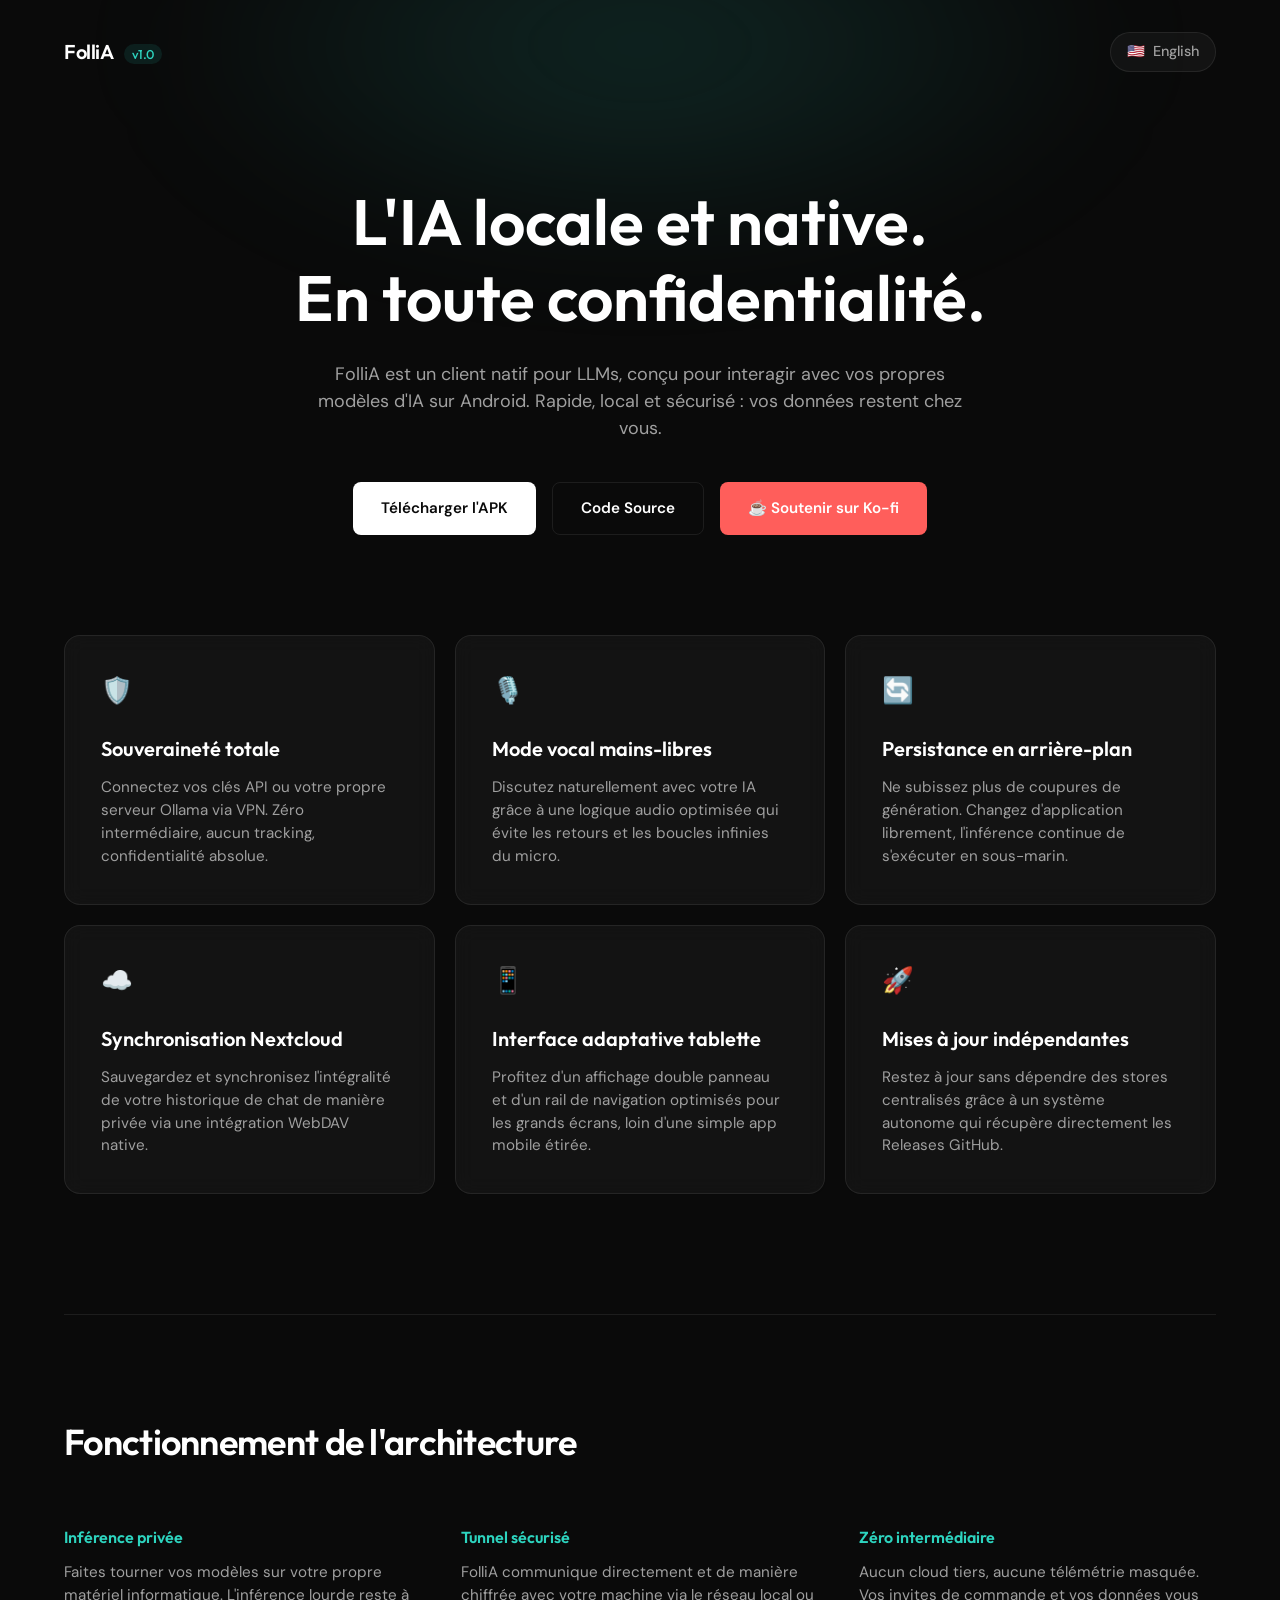
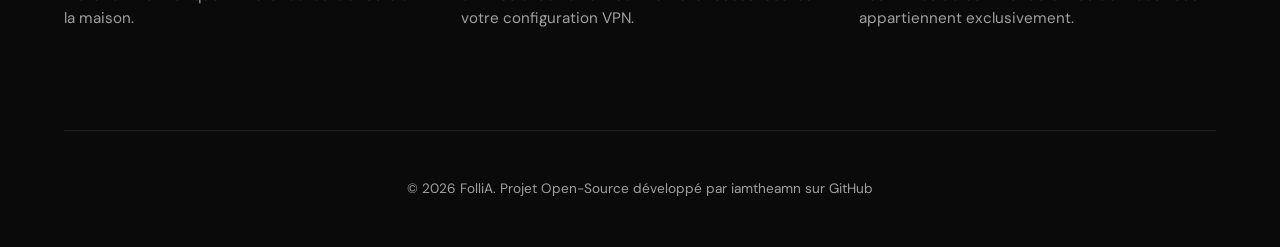
==== index.fr.html @ 92beaea2 "Ajout des fichiers du site" ====
<!DOCTYPE html>
<html lang="fr">
<head>
    <meta charset="UTF-8">
    <meta name="viewport" content="width=device-width, initial-scale=1.0">
    <title>FolliA v1.0 | Votre IA Locale, Privée et Native</title>
    <link rel="stylesheet" href="style.css">
</head>
<body>
    <div class="ambient-glow"></div>

    <div class="container">
        <nav class="navbar">
            <div class="logo">FolliA <span>v1.0</span></div>
            <a href="index.html" class="lang-switch-btn">
                <span>🇺🇸</span> English
            </a>
        </nav>

        <header class="hero">
            <h1>L'IA locale et native.<br>En toute confidentialité.</h1>
            <p>FolliA est un client natif pour LLMs, conçu pour interagir avec vos propres modèles d'IA sur Android. Rapide, local et sécurisé : vos données restent chez vous.</p>
            <div class="hero-actions">
                <a href="https://github.com/iamtheamn/FolliA/releases/download/v1.0/FolliA_v1.0.apk" class="btn btn-primary">Télécharger l'APK</a>
                <a href="https://github.com/iamtheamn/FolliA" class="btn btn-secondary">Code Source</a>
                <a href="https://ko-fi.com/iamtheamn404" class="btn btn-kofi">☕ Soutenir sur Ko-fi</a>
            </div>
        </header>

        <section class="bento-grid">
            <div class="bento-card">
                <div class="card-icon">🛡️</div>
                <h2>Souveraineté totale</h2>
                <p>Connectez vos clés API ou votre propre serveur Ollama via VPN. Zéro intermédiaire, aucun tracking, confidentialité absolue.</p>
            </div>
            <div class="bento-card">
                <div class="card-icon">🎙️</div>
                <h2>Mode vocal mains-libres</h2>
                <p>Discutez naturellement avec votre IA grâce à une logique audio optimisée qui évite les retours et les boucles infinies du micro.</p>
            </div>
            <div class="bento-card">
                <div class="card-icon">🔄</div>
                <h2>Persistance en arrière-plan</h2>
                <p>Ne subissez plus de coupures de génération. Changez d'application librement, l'inférence continue de s'exécuter en sous-marin.</p>
            </div>
            <div class="bento-card">
                <div class="card-icon">☁️</div>
                <h2>Synchronisation Nextcloud</h2>
                <p>Sauvegardez et synchronisez l'intégralité de votre historique de chat de manière privée via une intégration WebDAV native.</p>
            </div>
            <div class="bento-card">
                <div class="card-icon">📱</div>
                <h2>Interface adaptative tablette</h2>
                <p>Profitez d'un affichage double panneau et d'un rail de navigation optimisés pour les grands écrans, loin d'une simple app mobile étirée.</p>
            </div>
            <div class="bento-card">
                <div class="card-icon">🚀</div>
                <h2>Mises à jour indépendantes</h2>
                <p>Restez à jour sans dépendre des stores centralisés grâce à un système autonome qui récupère directement les Releases GitHub.</p>
            </div>
        </section>

        <section class="architecture">
            <h2>Fonctionnement de l'architecture</h2>
            <div class="arch-grid">
                <div class="arch-step">
                    <h3>Inférence privée</h3>
                    <p>Faites tourner vos modèles sur votre propre matériel informatique. L'inférence lourde reste à la maison.</p>
                </div>
                <div class="arch-step">
                    <h3>Tunnel sécurisé</h3>
                    <p>FolliA communique directement et de manière chiffrée avec votre machine via le réseau local ou votre configuration VPN.</p>
                </div>
                <div class="arch-step">
                    <h3>Zéro intermédiaire</h3>
                    <p>Aucun cloud tiers, aucune télémétrie masquée. Vos invites de commande et vos données vous appartiennent exclusivement.</p>
                </div>
            </div>
        </section>

        <footer>
            <div class="footer-content">
                <p>© 2026 FolliA. Projet Open-Source développé par iamtheamn sur GitHub</p>
            </div>
        </footer>
    </div>
</body>
</html>
---- style.css ----
/* --- Variables & Reset --- */
@import url('https://fonts.googleapis.com/css2?family=DM+Sans:wght@400;500;700&family=Outfit:wght@500;600;700&display=swap');

:root {
    --bg-main: #0a0a0a;
    --bg-card: rgba(25, 25, 25, 0.6);
    --border-color: rgba(255, 255, 255, 0.08);
    --text-primary: #ffffff;
    --text-secondary: #a0a0a0;
    --primary-teal: #2dd4bf;
    --cyan-icons: #00ffff;
}

* {
    margin: 0;
    padding: 0;
    box-sizing: border-box;
}

body {
    background-color: var(--bg-main);
    color: var(--text-primary);
    font-family: 'DM Sans', -apple-system, BlinkMacSystemFont, sans-serif;
    line-height: 1.5;
    -webkit-font-smoothing: antialiased;
}

h1, h2, h3, .logo {
    font-family: 'Outfit', sans-serif;
}

/* --- Ambient Glow --- */
.ambient-glow {
    position: absolute;
    top: -20vh;
    left: 50%;
    transform: translateX(-50%);
    width: 80vw;
    height: 50vh;
    background: radial-gradient(ellipse at center, rgba(45, 212, 191, 0.15) 0%, rgba(10, 10, 10, 0) 70%);
    filter: blur(60px);
    z-index: -1;
    pointer-events: none;
}

/* --- Layout --- */
.container {
    max-width: 1200px;
    margin: 0 auto;
    padding: 0 24px;
}

/* --- Navbar --- */
.navbar {
    display: flex;
    justify-content: space-between;
    align-items: center;
    padding: 32px 0;
}

.logo {
    font-size: 1.25rem;
    font-weight: 600;
    letter-spacing: -0.5px;
}

.logo span {
    font-size: 0.8rem;
    color: var(--primary-teal);
    background: rgba(45, 212, 191, 0.1);
    padding: 2px 8px;
    border-radius: 12px;
    margin-left: 8px;
    font-weight: 500;
}

.lang-switch-btn {
    display: flex;
    align-items: center;
    gap: 8px;
    color: var(--text-secondary);
    text-decoration: none;
    font-size: 0.9rem;
    font-weight: 500;
    background: var(--bg-card);
    padding: 8px 16px;
    border-radius: 20px;
    border: 1px solid var(--border-color);
    transition: all 0.2s ease;
}

.lang-switch-btn:hover {
    color: var(--text-primary);
    border-color: rgba(255, 255, 255, 0.2);
    background: rgba(255, 255, 255, 0.05);
}

/* --- Hero Section --- */
.hero {
    text-align: center;
    padding: 80px 0 100px;
}

.hero h1 {
    font-size: clamp(2.5rem, 5vw, 4rem);
    font-weight: 600;
    line-height: 1.2;
    margin-bottom: 24px;
}

.hero p {
    font-size: 1.125rem;
    color: var(--text-secondary);
    max-width: 650px;
    margin: 0 auto 40px;
}

.hero-actions {
    display: flex;
    justify-content: center;
    gap: 16px;
    flex-wrap: wrap;
}

.btn {
    padding: 14px 28px;
    border-radius: 8px;
    font-size: 0.95rem;
    font-weight: 600;
    text-decoration: none;
    transition: all 0.2s ease;
    display: inline-flex;
    align-items: center;
    gap: 8px;
}

.btn-primary {
    background-color: var(--text-primary);
    color: var(--bg-main);
}

.btn-primary:hover {
    background-color: #e0e0e0;
}

.btn-secondary {
    background-color: transparent;
    color: var(--text-primary);
    border: 1px solid var(--border-color);
}

.btn-secondary:hover {
    background-color: rgba(255, 255, 255, 0.05);
    border-color: rgba(255, 255, 255, 0.2);
}

.btn-kofi {
    background-color: #FF5E5B;
    color: #ffffff;
}

.btn-kofi:hover {
    background-color: #ff4744;
}

/* --- Bento Grid --- */
.bento-grid {
    display: grid;
    grid-template-columns: repeat(auto-fit, minmax(320px, 1fr));
    gap: 20px;
    margin-bottom: 120px;
}

.bento-card {
    background-color: var(--bg-card);
    border: 1px solid var(--border-color);
    border-radius: 16px;
    padding: 36px;
    backdrop-filter: blur(10px);
    -webkit-backdrop-filter: blur(10px);
    transition: transform 0.2s, border-color 0.2s;
}

.bento-card:hover {
    border-color: rgba(45, 212, 191, 0.3);
    transform: translateY(-2px);
}

.card-icon {
    font-size: 1.6rem;
    margin-bottom: 24px;
}

.bento-card h2 {
    font-size: 1.25rem;
    font-weight: 600;
    margin-bottom: 12px;
}

.bento-card p {
    font-size: 0.95rem;
    color: var(--text-secondary);
}

/* --- Architecture Section --- */
.architecture {
    border-top: 1px solid var(--border-color);
    padding: 100px 0;
}

.architecture h2 {
    font-size: 2.25rem;
    font-weight: 600;
    letter-spacing: -0.7px;
    margin-bottom: 56px;
}

.arch-grid {
    display: grid;
    grid-template-columns: repeat(auto-fit, minmax(280px, 1fr));
    gap: 40px;
}

.arch-step h3 {
    font-size: 1rem;
    font-weight: 600;
    margin-bottom: 12px;
    color: var(--primary-teal);
}

.arch-step p {
    font-size: 0.95rem;
    color: var(--text-secondary);
}

/* --- Footer --- */
footer {
    border-top: 1px solid var(--border-color);
    padding: 48px 0;
    text-align: center;
}

.footer-content p {
    font-size: 0.85rem;
    color: var(--text-secondary);
}
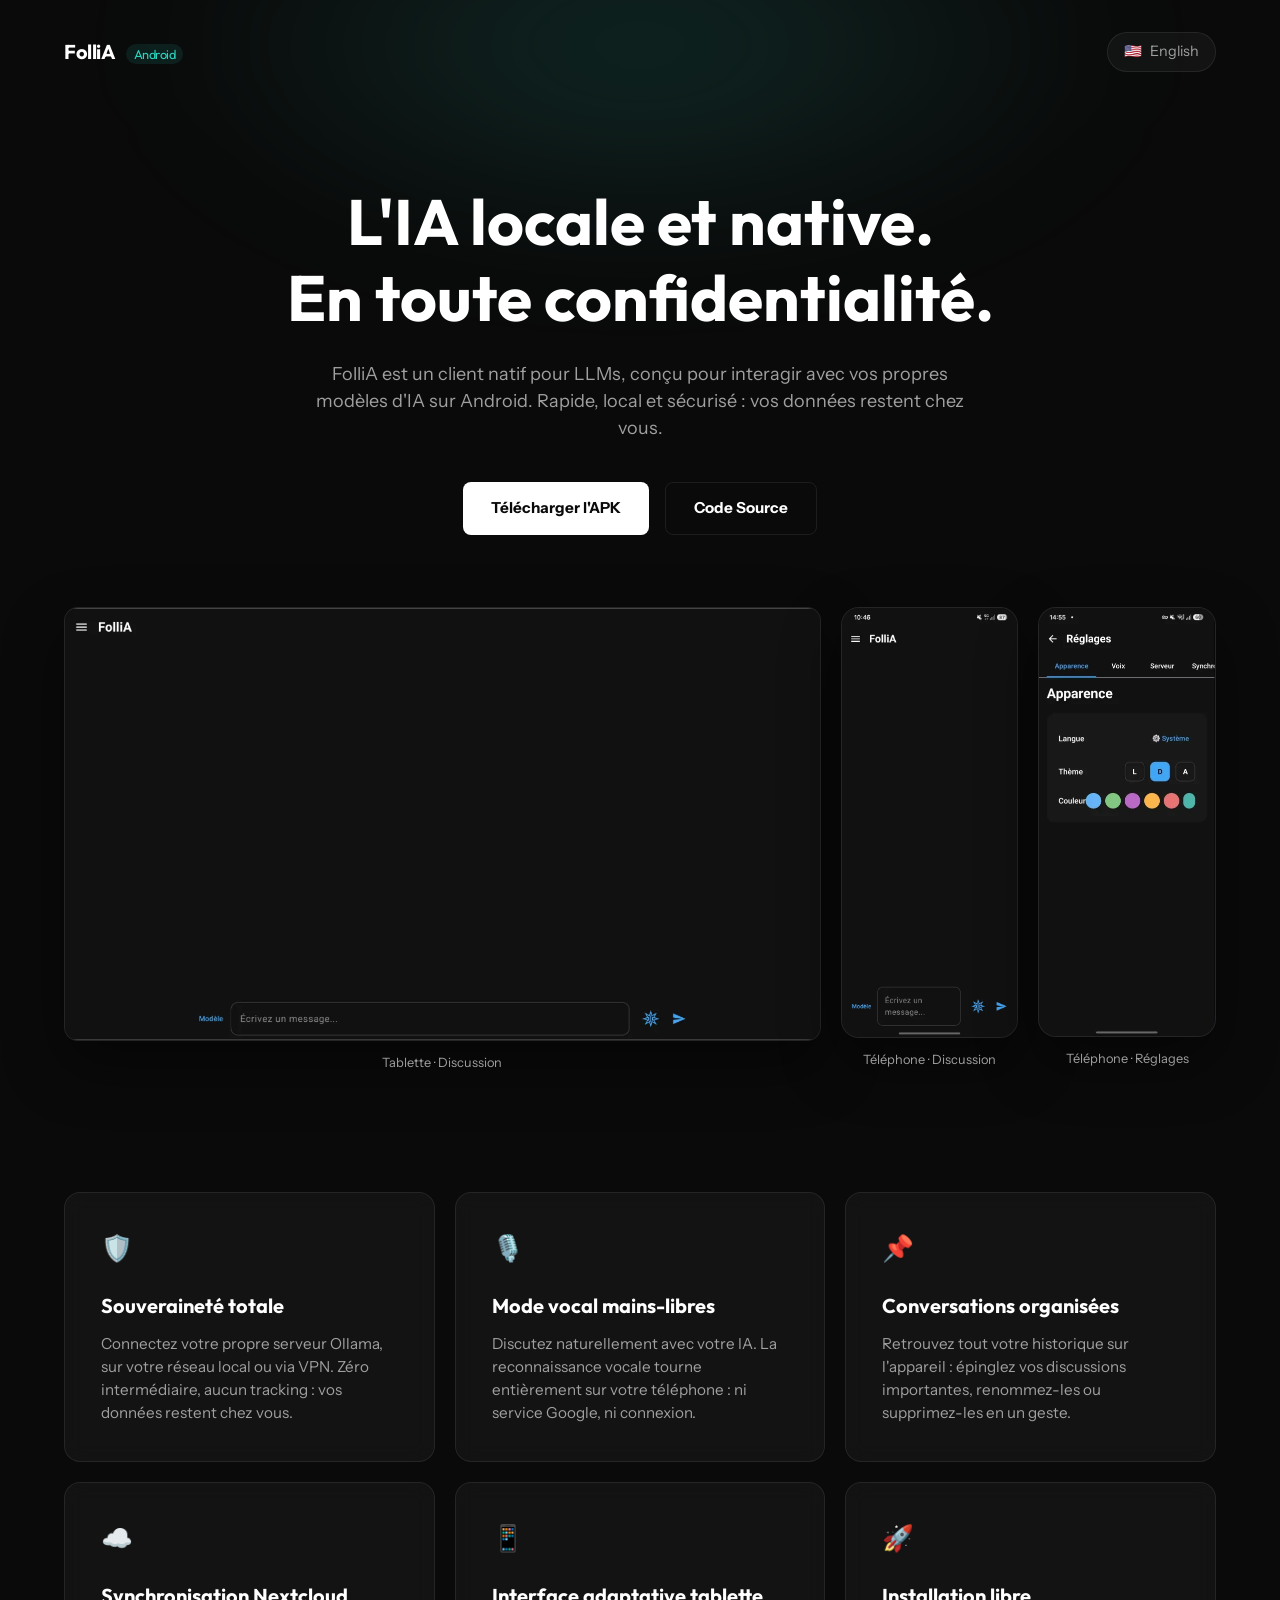
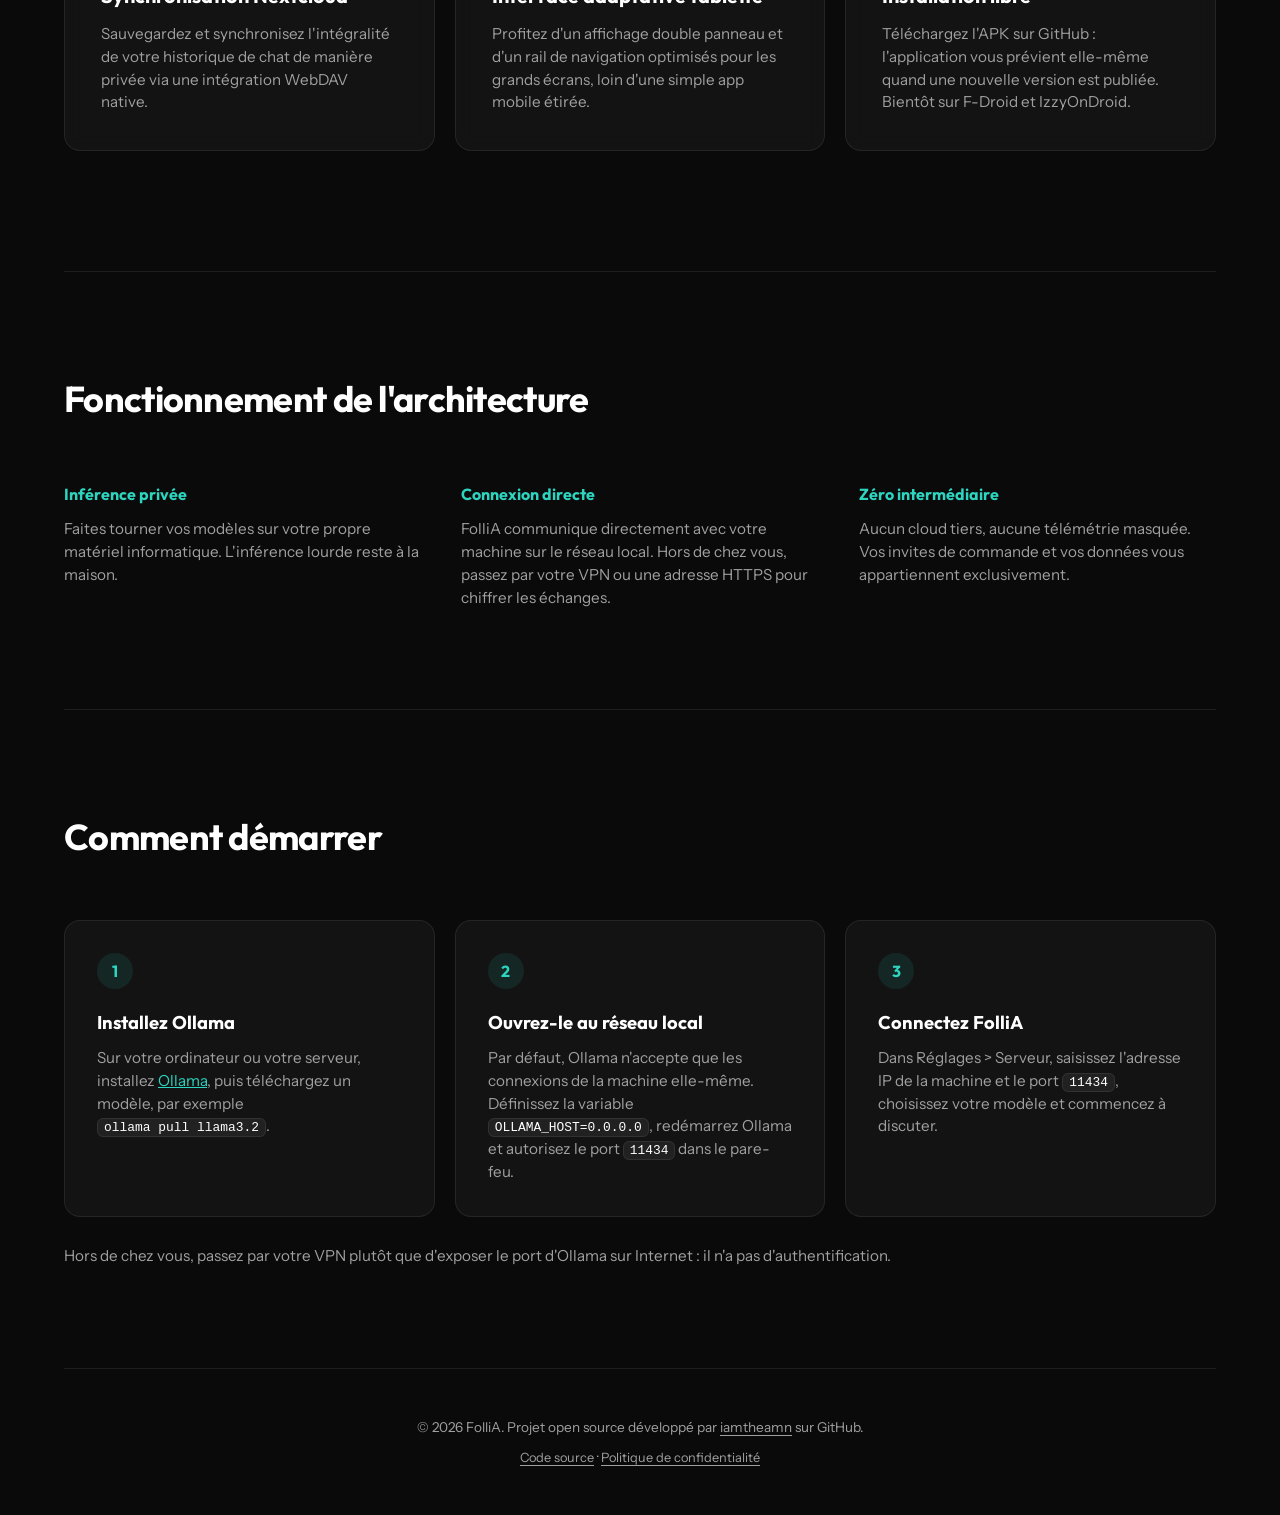
==== commit 8a49fb18: "Politique de confidentialité, captures, polices locales, section Comment démarrer" ====
--- a/index.fr.html
+++ b/index.fr.html
@@ -3,15 +3,36 @@
 <head>
     <meta charset="UTF-8">
     <meta name="viewport" content="width=device-width, initial-scale=1.0">
-    <title>FolliA v1.0 | Votre IA Locale, Privée et Native</title>
+    <title>FolliA | Votre IA locale, privée et native sur Android</title>
+    <meta name="description" content="FolliA est un client Android open source pour discuter avec vos propres modèles Ollama, sur votre réseau local ou via VPN. Aucun cloud tiers, aucun tracking.">
+    <link rel="canonical" href="https://iamtheamn.github.io/FolliA-website/index.fr.html">
+    <link rel="alternate" hreflang="fr" href="https://iamtheamn.github.io/FolliA-website/index.fr.html">
+    <link rel="alternate" hreflang="en" href="https://iamtheamn.github.io/FolliA-website/">
+    <link rel="alternate" hreflang="x-default" href="https://iamtheamn.github.io/FolliA-website/">
+    <meta property="og:type" content="website">
+    <meta property="og:site_name" content="FolliA">
+    <meta property="og:title" content="FolliA | Votre IA locale, privée et native sur Android">
+    <meta property="og:description" content="FolliA est un client Android open source pour discuter avec vos propres modèles Ollama, sur votre réseau local ou via VPN. Aucun cloud tiers, aucun tracking.">
+    <meta property="og:url" content="https://iamtheamn.github.io/FolliA-website/index.fr.html">
+    <meta property="og:image" content="https://iamtheamn.github.io/FolliA-website/images/og-fr.jpg">
+    <meta property="og:image:width" content="1200">
+    <meta property="og:image:height" content="630">
+    <meta property="og:locale" content="fr_FR">
+    <meta property="og:locale:alternate" content="en_US">
+    <meta name="twitter:card" content="summary_large_image">
+    <meta name="theme-color" content="#0a0a0a">
+    <link rel="preload" href="fonts/instrument-sans-400.woff" as="font" type="font/woff" crossorigin>
     <link rel="stylesheet" href="style.css">
+    <link rel="icon" type="image/png" sizes="192x192" href="favicon.png">
+    <link rel="icon" type="image/png" sizes="32x32" href="favicon-32.png">
+    <link rel="apple-touch-icon" href="apple-touch-icon.png">
 </head>
 <body>
     <div class="ambient-glow"></div>
 
     <div class="container">
         <nav class="navbar">
-            <div class="logo">FolliA <span>v1.0</span></div>
+            <div class="logo">FolliA <span>Android</span></div>
             <a href="index.html" class="lang-switch-btn">
                 <span>🇺🇸</span> English
             </a>
@@ -21,27 +42,41 @@
             <h1>L'IA locale et native.<br>En toute confidentialité.</h1>
             <p>FolliA est un client natif pour LLMs, conçu pour interagir avec vos propres modèles d'IA sur Android. Rapide, local et sécurisé : vos données restent chez vous.</p>
             <div class="hero-actions">
-                <a href="https://github.com/iamtheamn/FolliA/releases/download/v1.0/FolliA_v1.0.apk" class="btn btn-primary">Télécharger l'APK</a>
+                <a href="https://github.com/iamtheamn/FolliA/releases/latest" class="btn btn-primary">Télécharger l'APK</a>
                 <a href="https://github.com/iamtheamn/FolliA" class="btn btn-secondary">Code Source</a>
-                <a href="https://ko-fi.com/iamtheamn404" class="btn btn-kofi">☕ Soutenir sur Ko-fi</a>
             </div>
         </header>
+
+        <section class="screens" aria-label="Aperçu de l'application">
+            <figure class="screen screen-tablet">
+                <img src="images/screen-chat-tablet.webp" width="1363" height="780" alt="Écran de discussion sur tablette" loading="lazy" decoding="async">
+                <figcaption>Tablette · Discussion</figcaption>
+            </figure>
+            <figure class="screen screen-phone">
+                <img src="images/screen-chat-phone.webp" width="540" height="1320" alt="Écran de discussion sur téléphone" loading="lazy" decoding="async">
+                <figcaption>Téléphone · Discussion</figcaption>
+            </figure>
+            <figure class="screen screen-phone">
+                <img src="images/screen-settings-phone.webp" width="351" height="856" alt="Réglages sur téléphone" loading="lazy" decoding="async">
+                <figcaption>Téléphone · Réglages</figcaption>
+            </figure>
+        </section>
 
         <section class="bento-grid">
             <div class="bento-card">
                 <div class="card-icon">🛡️</div>
                 <h2>Souveraineté totale</h2>
-                <p>Connectez vos clés API ou votre propre serveur Ollama via VPN. Zéro intermédiaire, aucun tracking, confidentialité absolue.</p>
+                <p>Connectez votre propre serveur Ollama, sur votre réseau local ou via VPN. Zéro intermédiaire, aucun tracking : vos données restent chez vous.</p>
             </div>
             <div class="bento-card">
                 <div class="card-icon">🎙️</div>
                 <h2>Mode vocal mains-libres</h2>
-                <p>Discutez naturellement avec votre IA grâce à une logique audio optimisée qui évite les retours et les boucles infinies du micro.</p>
+                <p>Discutez naturellement avec votre IA. La reconnaissance vocale tourne entièrement sur votre téléphone : ni service Google, ni connexion.</p>
             </div>
             <div class="bento-card">
-                <div class="card-icon">🔄</div>
-                <h2>Persistance en arrière-plan</h2>
-                <p>Ne subissez plus de coupures de génération. Changez d'application librement, l'inférence continue de s'exécuter en sous-marin.</p>
+                <div class="card-icon">📌</div>
+                <h2>Conversations organisées</h2>
+                <p>Retrouvez tout votre historique sur l'appareil : épinglez vos discussions importantes, renommez-les ou supprimez-les en un geste.</p>
             </div>
             <div class="bento-card">
                 <div class="card-icon">☁️</div>
@@ -55,8 +90,8 @@
             </div>
             <div class="bento-card">
                 <div class="card-icon">🚀</div>
-                <h2>Mises à jour indépendantes</h2>
-                <p>Restez à jour sans dépendre des stores centralisés grâce à un système autonome qui récupère directement les Releases GitHub.</p>
+                <h2>Installation libre</h2>
+                <p>Téléchargez l'APK sur GitHub : l'application vous prévient elle-même quand une nouvelle version est publiée. Bientôt sur F-Droid et IzzyOnDroid.</p>
             </div>
         </section>
 
@@ -68,8 +103,8 @@
                     <p>Faites tourner vos modèles sur votre propre matériel informatique. L'inférence lourde reste à la maison.</p>
                 </div>
                 <div class="arch-step">
-                    <h3>Tunnel sécurisé</h3>
-                    <p>FolliA communique directement et de manière chiffrée avec votre machine via le réseau local ou votre configuration VPN.</p>
+                    <h3>Connexion directe</h3>
+                    <p>FolliA communique directement avec votre machine sur le réseau local. Hors de chez vous, passez par votre VPN ou une adresse HTTPS pour chiffrer les échanges.</p>
                 </div>
                 <div class="arch-step">
                     <h3>Zéro intermédiaire</h3>
@@ -78,11 +113,34 @@
             </div>
         </section>
 
+        <section class="start" id="demarrer">
+            <h2>Comment démarrer</h2>
+            <ol class="steps">
+                <li class="step">
+                    <span class="step-num">1</span>
+                    <h3>Installez Ollama</h3>
+                    <p>Sur votre ordinateur ou votre serveur, installez <a href="https://ollama.com/download">Ollama</a>, puis téléchargez un modèle, par exemple <code>ollama pull llama3.2</code>.</p>
+                </li>
+                <li class="step">
+                    <span class="step-num">2</span>
+                    <h3>Ouvrez-le au réseau local</h3>
+                    <p>Par défaut, Ollama n'accepte que les connexions de la machine elle-même. Définissez la variable <code>OLLAMA_HOST=0.0.0.0</code>, redémarrez Ollama et autorisez le port <code>11434</code> dans le pare-feu.</p>
+                </li>
+                <li class="step">
+                    <span class="step-num">3</span>
+                    <h3>Connectez FolliA</h3>
+                    <p>Dans Réglages &gt; Serveur, saisissez l'adresse IP de la machine et le port <code>11434</code>, choisissez votre modèle et commencez à discuter.</p>
+                </li>
+            </ol>
+            <p class="start-note">Hors de chez vous, passez par votre VPN plutôt que d'exposer le port d'Ollama sur Internet : il n'a pas d'authentification.</p>
+        </section>
+
         <footer>
             <div class="footer-content">
-                <p>© 2026 FolliA. Projet Open-Source développé par iamtheamn sur GitHub</p>
+                <p>© 2026 FolliA. Projet open source développé par <a href="https://github.com/iamtheamn">iamtheamn</a> sur GitHub.</p>
+                <p class="footer-links"><a href="https://github.com/iamtheamn/FolliA">Code source</a> · <a href="privacy.fr.html">Politique de confidentialité</a></p>
             </div>
         </footer>
     </div>
 </body>
-</html>+</html>
--- a/style.css
+++ b/style.css
@@ -1,5 +1,9 @@
 /* --- Variables & Reset --- */
-@import url('https://fonts.googleapis.com/css2?family=DM+Sans:wght@400;500;700&family=Outfit:wght@500;600;700&display=swap');
+/* Polices hébergées avec le site (aucune requête vers un service tiers). Licence : fonts/OFL-*.txt */
+@font-face { font-family: 'Instrument Sans'; src: url('fonts/instrument-sans-400.woff') format('woff'); font-weight: 400; font-style: normal; font-display: swap; }
+@font-face { font-family: 'Instrument Sans'; src: url('fonts/instrument-sans-700.woff') format('woff'); font-weight: 700; font-style: normal; font-display: swap; }
+@font-face { font-family: 'Outfit'; src: url('fonts/outfit-400.woff') format('woff'); font-weight: 400; font-style: normal; font-display: swap; }
+@font-face { font-family: 'Outfit'; src: url('fonts/outfit-700.woff') format('woff'); font-weight: 700; font-style: normal; font-display: swap; }
 
 :root {
     --bg-main: #0a0a0a;
@@ -20,13 +24,14 @@
 body {
     background-color: var(--bg-main);
     color: var(--text-primary);
-    font-family: 'DM Sans', -apple-system, BlinkMacSystemFont, sans-serif;
+    font-family: 'Instrument Sans', -apple-system, BlinkMacSystemFont, 'Segoe UI', sans-serif;
     line-height: 1.5;
     -webkit-font-smoothing: antialiased;
 }
 
 h1, h2, h3, .logo {
     font-family: 'Outfit', sans-serif;
+    font-weight: 700;
 }
 
 /* --- Ambient Glow --- */
@@ -98,7 +103,7 @@
 /* --- Hero Section --- */
 .hero {
     text-align: center;
-    padding: 80px 0 100px;
+    padding: 80px 0 72px;
 }
 
 .hero h1 {
@@ -152,15 +157,6 @@
 .btn-secondary:hover {
     background-color: rgba(255, 255, 255, 0.05);
     border-color: rgba(255, 255, 255, 0.2);
-}
-
-.btn-kofi {
-    background-color: #FF5E5B;
-    color: #ffffff;
-}
-
-.btn-kofi:hover {
-    background-color: #ff4744;
 }
 
 /* --- Bento Grid --- */
@@ -243,4 +239,204 @@
 .footer-content p {
     font-size: 0.85rem;
     color: var(--text-secondary);
-}+}
+
+.footer-links {
+    margin-top: 10px;
+}
+
+.footer-links a {
+    color: var(--text-secondary);
+    font-size: 0.8rem;
+    text-decoration: underline;
+    text-underline-offset: 3px;
+}
+
+.footer-links a:hover {
+    color: var(--text-primary);
+}
+
+/* --- Pages légales --- */
+.logo-link {
+    color: var(--text-primary);
+    text-decoration: none;
+}
+
+.legal {
+    max-width: 760px;
+    margin: 0 auto;
+    padding: 40px 0 100px;
+}
+
+.legal h1 {
+    font-size: clamp(2rem, 4vw, 2.75rem);
+    font-weight: 600;
+    line-height: 1.2;
+    margin-bottom: 12px;
+}
+
+.legal-meta {
+    font-size: 0.85rem;
+    margin-bottom: 16px;
+}
+
+.legal h2 {
+    font-size: 1.25rem;
+    font-weight: 600;
+    color: var(--primary-teal);
+    margin: 44px 0 12px;
+}
+
+.legal p,
+.legal li {
+    font-size: 0.98rem;
+    line-height: 1.7;
+    color: var(--text-secondary);
+}
+
+.legal p + p,
+.legal ul + p {
+    margin-top: 12px;
+}
+
+.legal ul {
+    margin: 12px 0 0;
+    padding-left: 22px;
+}
+
+.legal li + li {
+    margin-top: 10px;
+}
+
+.legal strong {
+    color: var(--text-primary);
+    font-weight: 500;
+}
+
+.legal a {
+    color: var(--primary-teal);
+    overflow-wrap: anywhere;
+}
+
+
+/* --- Captures d'écran --- */
+.screens {
+    display: grid;
+    /* proportions des captures : les trois images ont la même hauteur */
+    grid-template-columns: 1.746fr 0.41fr 0.41fr;
+    gap: 20px;
+    align-items: start;
+    margin-bottom: 120px;
+}
+
+.screen img {
+    display: block;
+    width: 100%;
+    height: auto;
+    border-radius: 14px;
+    border: 1px solid var(--border-color);
+    background: #121212;
+    box-shadow: 0 24px 60px rgba(0, 0, 0, 0.45);
+}
+
+.screen-phone img {
+    border-radius: 18px;
+}
+
+.screen figcaption {
+    margin-top: 12px;
+    font-size: 0.8rem;
+    color: var(--text-secondary);
+    text-align: center;
+}
+
+@media (max-width: 760px) {
+    .screens {
+        grid-template-columns: 1fr 1fr;
+        gap: 16px;
+        margin-bottom: 80px;
+    }
+    .screen-tablet {
+        grid-column: 1 / -1;
+    }
+}
+
+.footer-content p a {
+    color: inherit;
+    text-decoration: underline;
+    text-underline-offset: 3px;
+}
+
+.footer-content p a:hover {
+    color: var(--text-primary);
+}
+
+/* --- Comment démarrer --- */
+.start {
+    border-top: 1px solid var(--border-color);
+    padding: 100px 0;
+}
+
+.start h2 {
+    font-size: 2.25rem;
+    letter-spacing: -0.7px;
+    margin-bottom: 56px;
+}
+
+.steps {
+    list-style: none;
+    display: grid;
+    grid-template-columns: repeat(auto-fit, minmax(280px, 1fr));
+    gap: 20px;
+}
+
+.step {
+    background-color: var(--bg-card);
+    border: 1px solid var(--border-color);
+    border-radius: 16px;
+    padding: 32px;
+}
+
+.step-num {
+    display: inline-flex;
+    align-items: center;
+    justify-content: center;
+    width: 36px;
+    height: 36px;
+    border-radius: 50%;
+    background: rgba(45, 212, 191, 0.1);
+    color: var(--primary-teal);
+    font-family: 'Outfit', sans-serif;
+    font-weight: 700;
+    margin-bottom: 20px;
+}
+
+.step h3 {
+    font-size: 1.15rem;
+    margin-bottom: 10px;
+}
+
+.step p,
+.start-note {
+    font-size: 0.95rem;
+    color: var(--text-secondary);
+}
+
+.step a {
+    color: var(--primary-teal);
+}
+
+.step code {
+    font-family: ui-monospace, SFMono-Regular, Menlo, Consolas, monospace;
+    font-size: 0.85em;
+    color: var(--text-primary);
+    background: rgba(255, 255, 255, 0.06);
+    border: 1px solid var(--border-color);
+    border-radius: 6px;
+    padding: 1px 6px;
+    white-space: nowrap;
+}
+
+.start-note {
+    margin-top: 28px;
+}
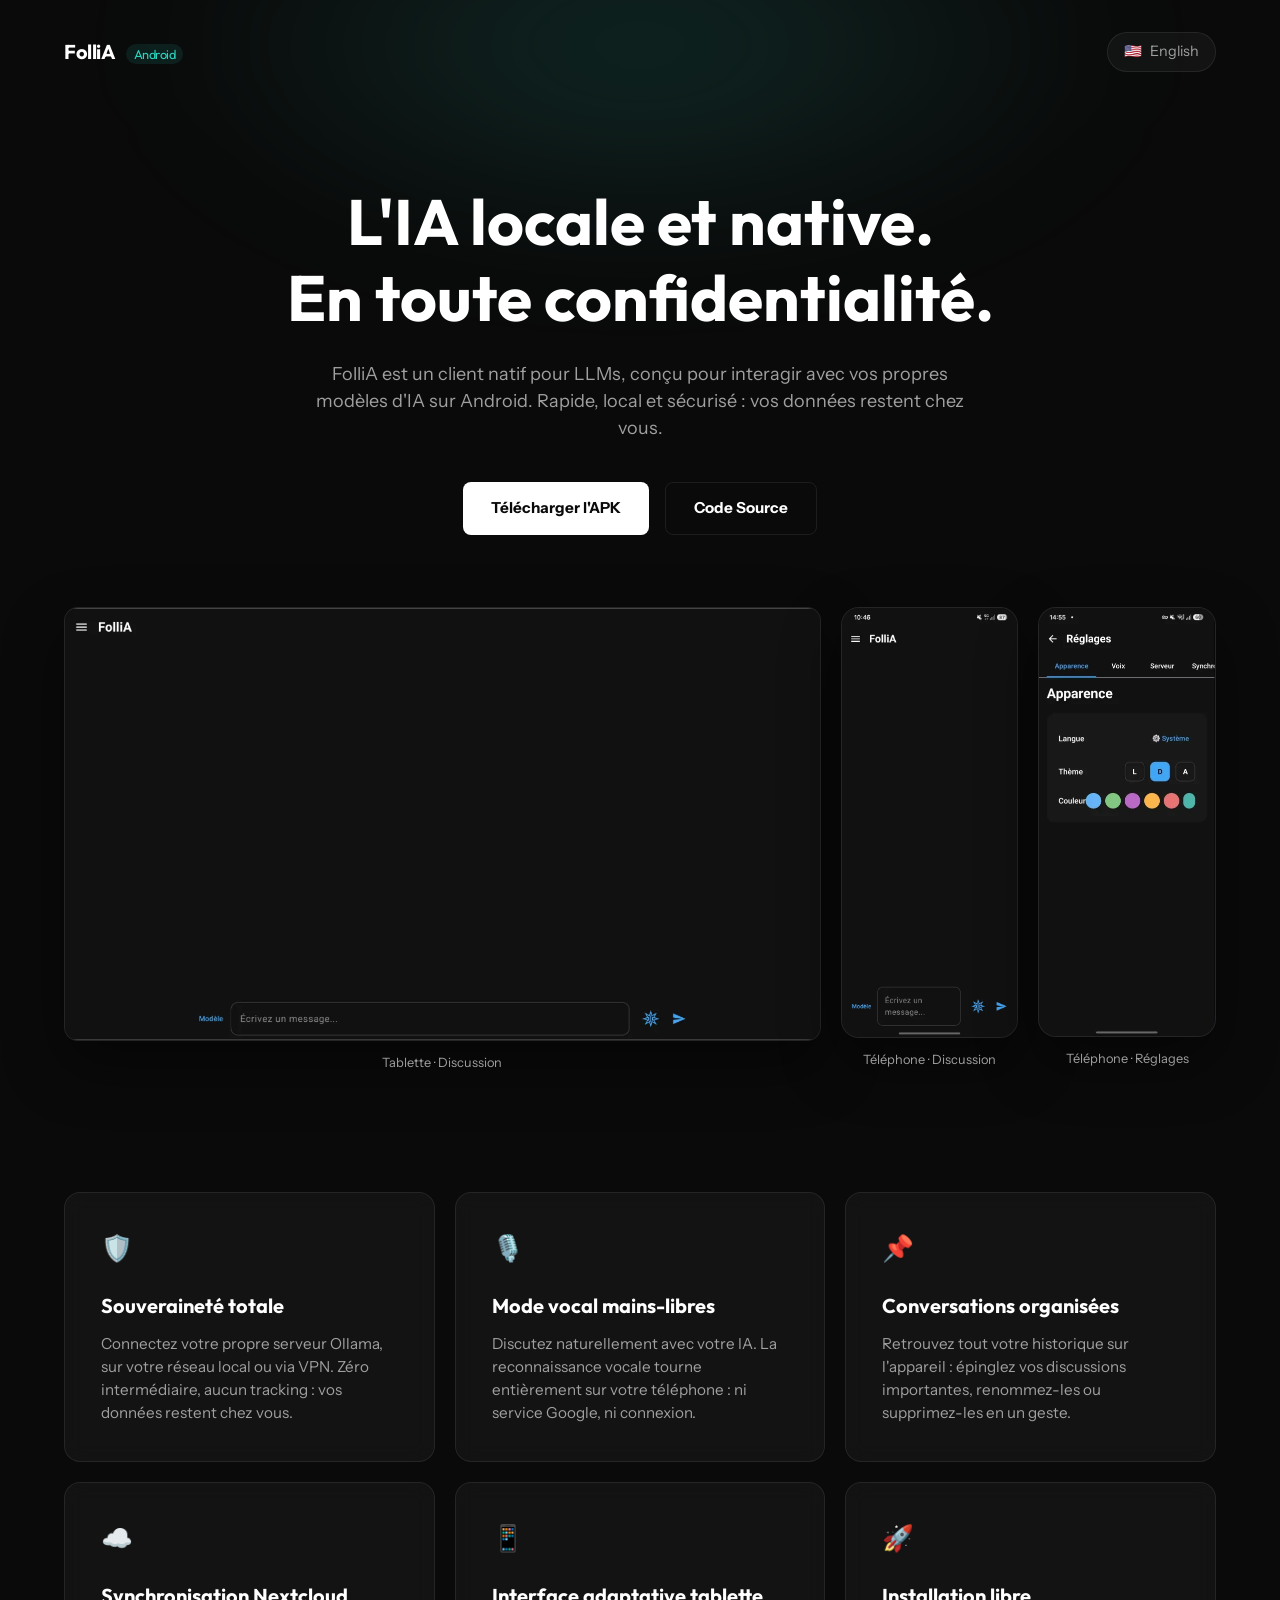
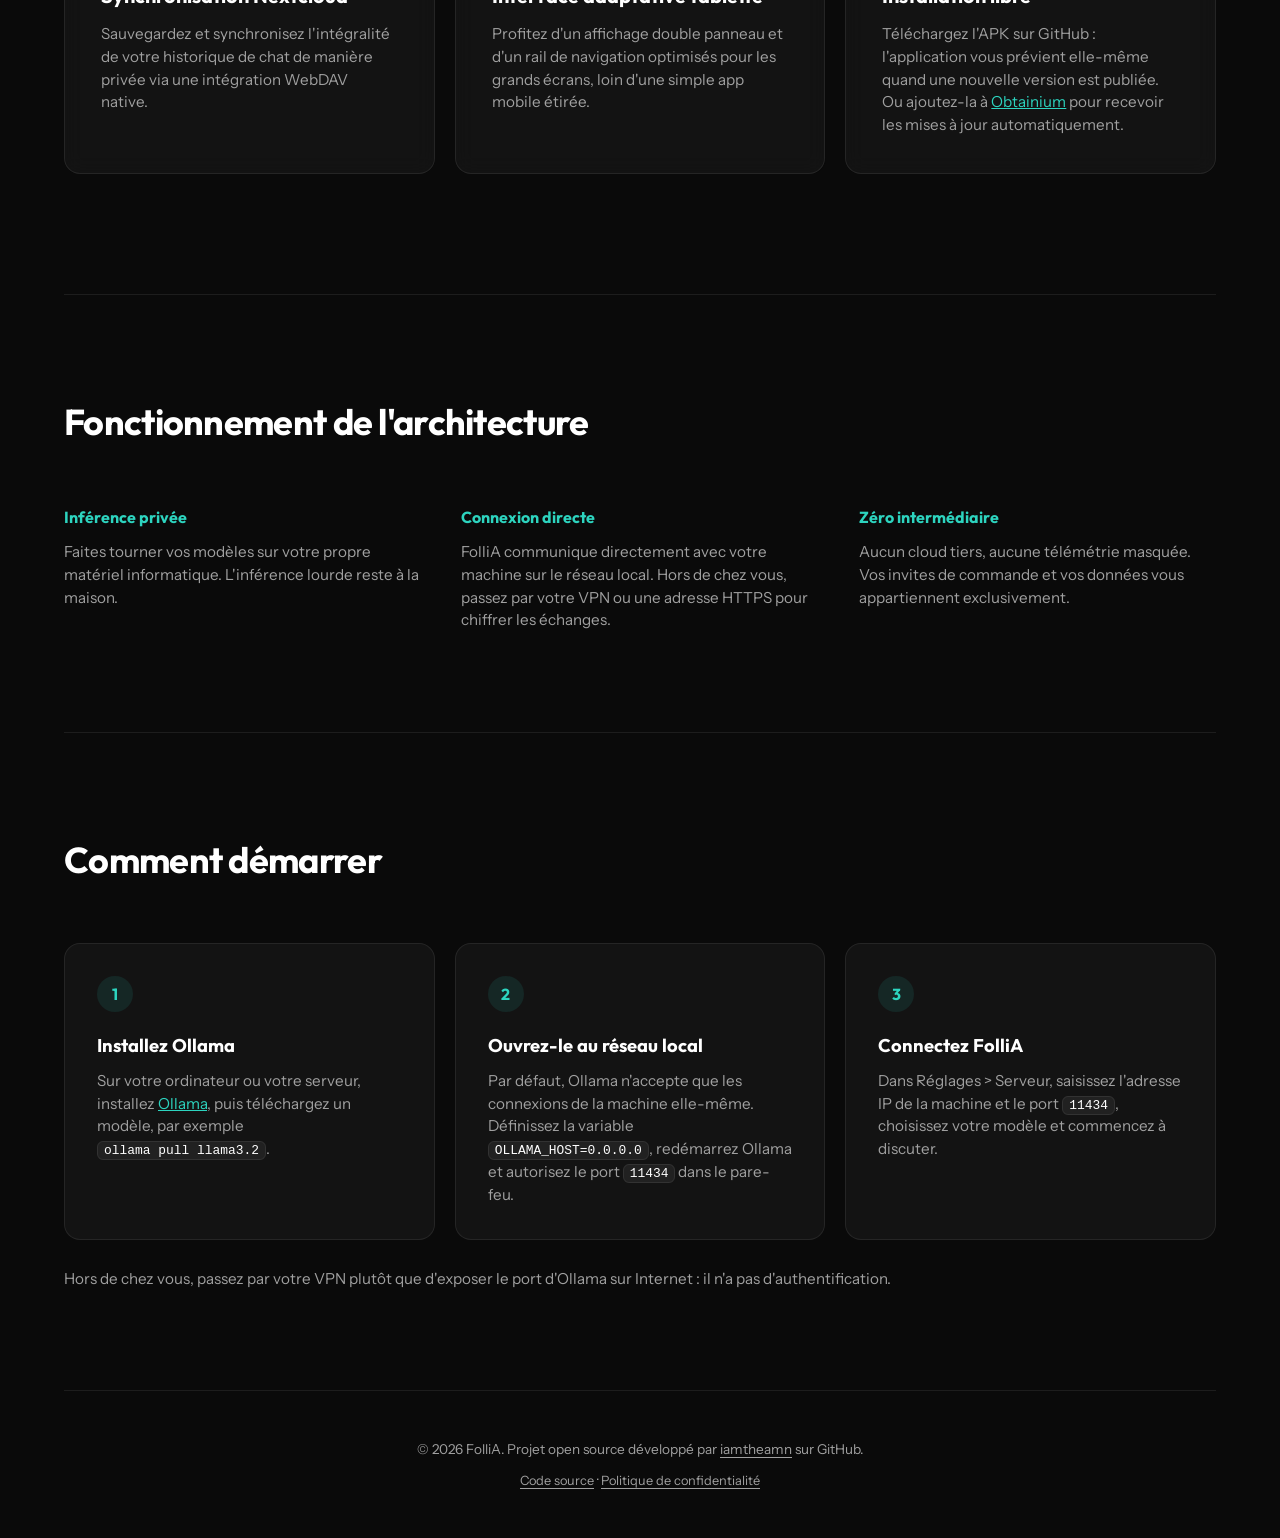
==== commit 5c7e7cd0: "Obtainium" ====
--- a/index.fr.html
+++ b/index.fr.html
@@ -91,7 +91,7 @@
             <div class="bento-card">
                 <div class="card-icon">🚀</div>
                 <h2>Installation libre</h2>
-                <p>Téléchargez l'APK sur GitHub : l'application vous prévient elle-même quand une nouvelle version est publiée. Bientôt sur F-Droid et IzzyOnDroid.</p>
+                <p>Téléchargez l'APK sur GitHub : l'application vous prévient elle-même quand une nouvelle version est publiée. Ou ajoutez-la à <a href="https://apps.obtainium.imranr.dev/redirect?r=obtainium://add/https://github.com/iamtheamn/FolliA">Obtainium</a> pour recevoir les mises à jour automatiquement.</p>
             </div>
         </section>
 
--- a/style.css
+++ b/style.css
@@ -440,3 +440,7 @@
 .start-note {
     margin-top: 28px;
 }
+
+.bento-card p a {
+    color: var(--primary-teal);
+}
